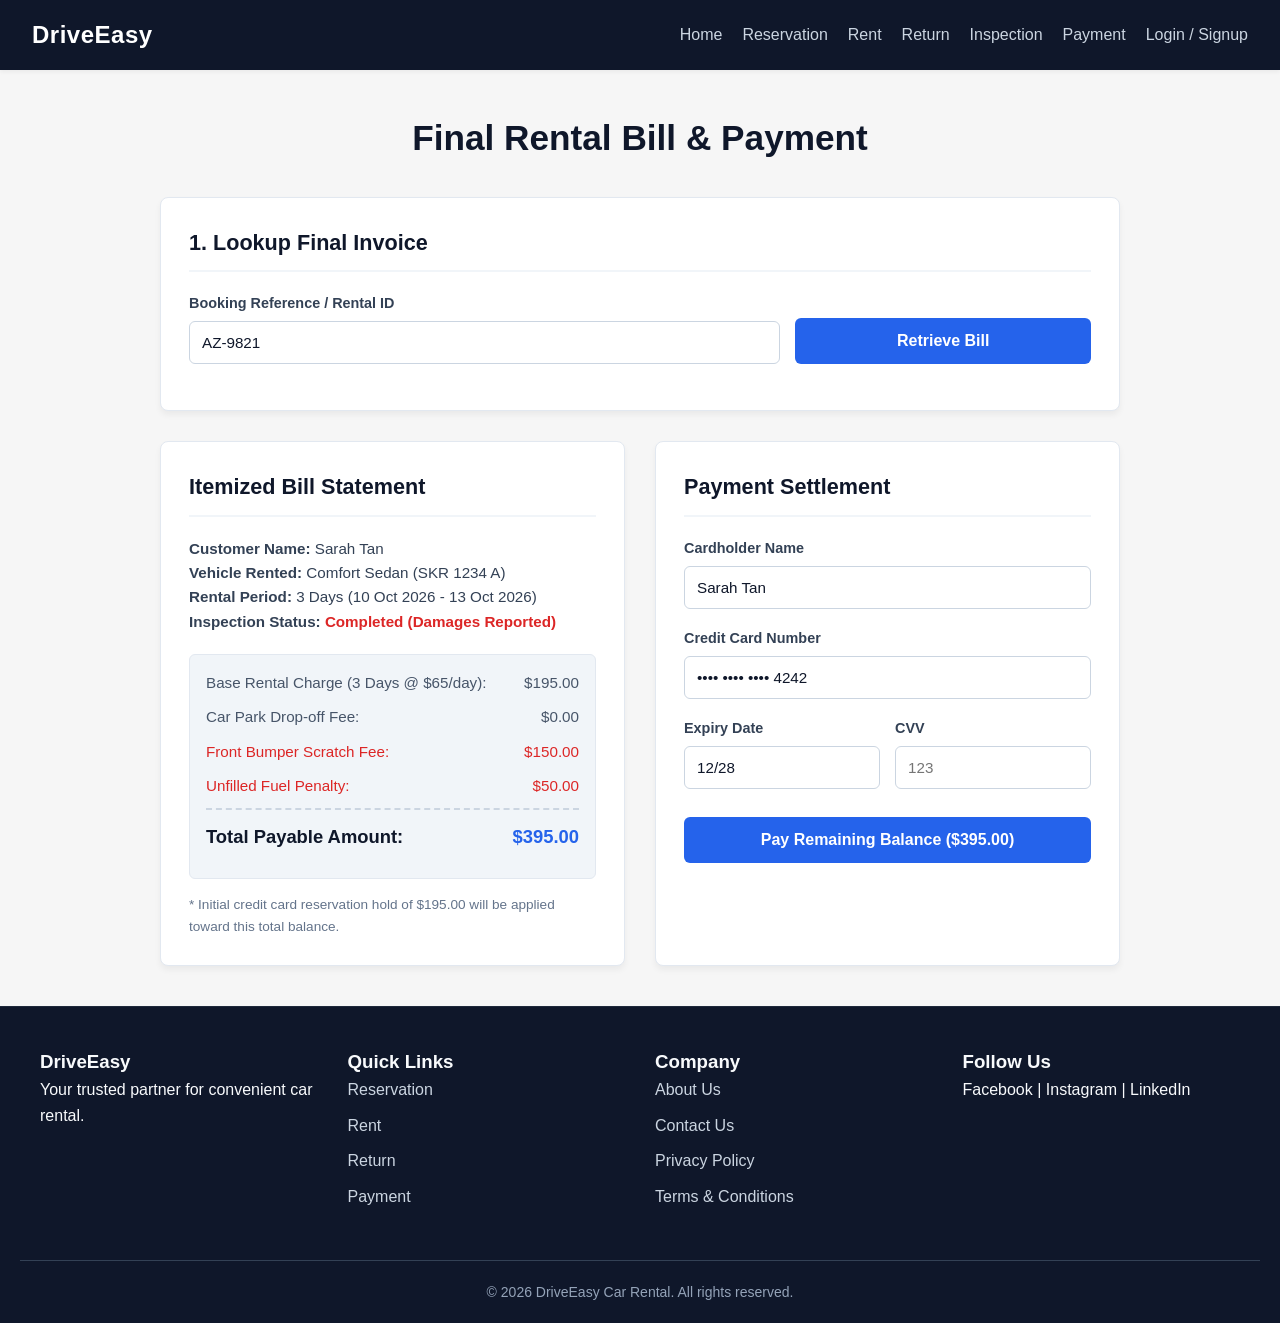
==== billing.html @ fbb83a6d "Add files via upload" ====
<!DOCTYPE html>
<html lang="en">

<head>
    <meta charset="UTF-8">
    <meta name="viewport" content="width=device-width, initial-scale=1.0">
    <title>Final Payment & Billing - DriveEasy Car Rental</title>
    <link rel="stylesheet" href="css/style.css">
    <style>
        @media print {
            header, footer, nav, .submit-btn, .lookup-section {
                display: none !important;
            }
            .card {
                box-shadow: none !important;
                border: 1px solid #000 !important;
            }
            body {
                background: #fff !important;
            }
        }
    </style>
</head>

<body>

    <header>
        <div class="logo">
            DriveEasy
        </div>

        <nav>
            <ul>
                <li><a href="index.html">Home</a></li>
                <li><a href="reservation.html">Reservation</a></li>
                <li><a href="pickup.html">Rent</a></li>
                <li><a href="return.html">Return</a></li>
                <li><a href="inspection.html">Inspection</a></li>
                <li><a href="billing.html" class="active">Payment</a></li>
                <li><a href="login-signup.html">Login / Signup</a></li>
            </ul>
        </nav>
    </header>

    <main class="page-container">
        <h1 class="page-title">Final Rental Bill & Payment</h1>

        <!-- Step 1: Lookup Booking Invoice -->
        <div class="card lookup-section" style="margin-bottom: 30px;">
            <h2>1. Lookup Final Invoice</h2>
            <form id="invoiceLookupForm">
                <div class="form-row">
                    <div class="form-group" style="flex: 2;">
                        <label for="bill-booking-id">Booking Reference / Rental ID</label>
                        <input type="text" id="bill-booking-id" placeholder="e.g. AZ-9821" value="AZ-9821" required>
                    </div>
                    <div class="form-group" style="flex: 1; align-self: flex-end;">
                        <button type="submit" class="submit-btn" style="margin-top: 0;">Retrieve Bill</button>
                    </div>
                </div>
            </form>
        </div>

        <!-- Step 2: Itemized Statement & Payment Process -->
        <div id="billingDetailsSection" class="two-column-grid">

            <!-- Left Column: Itemized Cost Breakdown -->
            <div class="card">
                <h2>Itemized Bill Statement</h2>

                <div style="margin-bottom: 15px; font-size: 0.95rem;">
                    <p><strong>Customer Name:</strong> Sarah Tan</p>
                    <p><strong>Vehicle Rented:</strong> Comfort Sedan (SKR 1234 A)</p>
                    <p><strong>Rental Period:</strong> 3 Days (10 Oct 2026 - 13 Oct 2026)</p>
                    <p><strong>Inspection Status:</strong> <span style="color: #dc2626; font-weight: bold;">Completed (Damages Reported)</span></p>
                </div>

                <div class="price-summary">
                    <div class="price-row">
                        <span>Base Rental Charge (3 Days @ $65/day):</span>
                        <span>$195.00</span>
                    </div>

                    <div class="price-row">
                        <span>Car Park Drop-off Fee:</span>
                        <span>$0.00</span>
                    </div>

                    <div class="price-row" style="color: #dc2626;">
                        <span>Front Bumper Scratch Fee:</span>
                        <span>$150.00</span>
                    </div>

                    <div class="price-row" style="color: #dc2626;">
                        <span>Unfilled Fuel Penalty:</span>
                        <span>$50.00</span>
                    </div>

                    <div class="price-row total">
                        <span>Total Payable Amount:</span>
                        <span>$395.00</span>
                    </div>
                </div>

                <div style="margin-top: 15px; font-size: 0.85rem; color: #64748b;">
                    <p>* Initial credit card reservation hold of $195.00 will be applied toward this total balance.</p>
                </div>
            </div>

            <!-- Right Column: Final Card Settlement -->
            <div class="card">
                <h2>Payment Settlement</h2>

                <form id="finalPaymentForm">
                    <div class="form-group">
                        <label for="pay-card-name">Cardholder Name</label>
                        <input type="text" id="pay-card-name" value="Sarah Tan" required>
                    </div>

                    <div class="form-group">
                        <label for="pay-card-number">Credit Card Number</label>
                        <input type="text" id="pay-card-number" value="•••• •••• •••• 4242" required>
                    </div>

                    <div class="form-row">
                        <div class="form-group">
                            <label for="pay-card-expiry">Expiry Date</label>
                            <input type="text" id="pay-card-expiry" value="12/28" required>
                        </div>
                        <div class="form-group">
                            <label for="pay-card-cvv">CVV</label>
                            <input type="password" id="pay-card-cvv" placeholder="123" required>
                        </div>
                    </div>

                    <button type="submit" class="submit-btn">Pay Remaining Balance ($395.00)</button>

                    <!-- Receipt Alert & Print Trigger -->
                    <div id="paymentSuccessBox" class="alert-box success">
                        <h3>Payment Completed Successfully!</h3>
                        <p>Receipt ID: <strong>REC-2026-9821</strong></p>
                        <p>Thank you for choosing AZoom / DriveEasy Car Rental.</p>
                        <button type="button" class="submit-btn" onclick="window.print()" style="background-color: #0f172a; margin-top: 12px;">Print Official Receipt</button>
                    </div>
                </form>
            </div>

        </div>
    </main>

    <footer>
        <div class="footer-container">
            <div>
                <h3>DriveEasy</h3>
                <p>Your trusted partner for convenient car rental.</p>
            </div>
            <div>
                <h3>Quick Links</h3>
                <ul>
                    <li><a href="reservation.html">Reservation</a></li>
                    <li><a href="pickup.html">Rent</a></li>
                    <li><a href="return.html">Return</a></li>
                    <li><a href="billing.html">Payment</a></li>
                </ul>
            </div>
            <div>
                <h3>Company</h3>
                <ul>
                    <li><a href="#">About Us</a></li>
                    <li><a href="#">Contact Us</a></li>
                    <li><a href="#">Privacy Policy</a></li>
                    <li><a href="#">Terms & Conditions</a></li>
                </ul>
            </div>
            <div>
                <h3>Follow Us</h3>
                <p>Facebook | Instagram | LinkedIn</p>
            </div>
        </div>

        <div class="copyright">
            <p>&copy; 2026 DriveEasy Car Rental. All rights reserved.</p>
        </div>
    </footer>

    <!-- Payment Execution Script -->
    <script>
        document.getElementById('invoiceLookupForm').addEventListener('submit', function (e) {
            e.preventDefault();
            document.getElementById('billingDetailsSection').style.display = 'grid';
        });

        document.getElementById('finalPaymentForm').addEventListener('submit', function (e) {
            e.preventDefault();
            const successBox = document.getElementById('paymentSuccessBox');
            successBox.style.display = 'block';
            successBox.scrollIntoView({ behavior: 'smooth' });
        });
    </script>

</body>
</html>
---- css/style.css ----
/*GLOBAL STYLES*/

* {
    box-sizing: border-box;
    margin: 0;
    padding: 0;
}

body {
    font-family: Arial, Helvetica, sans-serif;
    line-height: 1.6;
    color: #334155;
    background-color: #f6f6f6;
}

a {
    text-decoration: none;
}

img {
    width: 100%;
    display: block;
}


/*HEADER*/

header {
    display: flex;
    justify-content: space-between;
    align-items: center;
    padding: 16px 32px;
    background-color: #0f172a;
    box-shadow: 0 2px 4px rgba(0,0,0,0.05);
}


/*LOGO*/

.logo {
    font-size: 24px;
    font-weight: 700;
    color: #ffffff;
    letter-spacing: 0.5px;
}


/*NAVIGATION*/

nav ul {
    display: flex;
    align-items: center;
    list-style: none;
    gap: 20px;
    margin: 0;
    padding: 0;
}

nav li {
    flex: 1 1 auto;
    text-align: center;
}

nav a {
    text-decoration: none;
    color: #cbd5e1;
    font-weight: 500;
    transition: color 0.2s ease;
}

nav a:hover {
    color: #38bdf8;
}


/*HERO*/

.hero {
    min-height: 500px;
    display: flex;
    align-items: center;
    justify-content: center;
    text-align: center;
    padding: 60px 20px;
    background-image: linear-gradient(rgba(0, 0, 0, 0.4), rgba(0, 0, 0, 0.4)), url('../images/carbackground.jpg');
    background-size: cover;
    background-position: center;
    background-repeat: no-repeat;
}

.hero-content {
    max-width: 600px;
    margin: 0 auto;
}

.hero h1 {
    font-size: 2.5rem;
    font-weight: 700;
    color: #e1e1e1;
    margin-bottom: 16px;
    line-height: 1.2;
}

.hero p {
    font-size: 1.125rem;
    color: #e1e1e1;
    margin-bottom: 24px;
    line-height: 1.6;
}


/*BUTTON*/

.btn {
    display: inline-block;
    padding: 12px 28px;
    background-color: #2563eb;
    color: #ffffff;
    font-size: 1rem;
    font-weight: 600;
    text-decoration: none;
    border: none;
    border-radius: 6px;
    cursor: pointer;
    transition: background-color 0.2s ease, transform 0.1s ease;
}

.btn:hover {
    background-color: #1d4ed8;
    transform: translateY(-2px);
}


/*PROMOTIONS*/

.promotions {
    padding: 60px 20px;
    max-width: 1200px;
    margin: 0 auto;
}

.promotions h2 {
    font-size: 2rem;
    font-weight: 700;
    color: #0f172a;
    text-align: center;
    margin-bottom: 40px;
}

.promotion-container {
    display: flex;
    gap: 20px;
}

.promotion-card {
    flex: 1;
    background-color: #ffffff;
    border: 1px solid #e2e8f0;
    border-radius: 8px;
    padding: 24px;
    box-shadow: 0 4px 6px rgba(0,0,0,0.05);
    display: flex;
    flex-direction: column;
    justify-content: space-between;
    transition: transform 0.2s ease, box-shadow 0.2s ease;
    border-top: 4px solid #0066cc;
}

.promotion-card:hover {
    transform: translateY(-4px);
    box-shadow: 0 8px 12px rgba(0,0,0,0.1);
}

.promotion-card h3 {
    font-size: 1.25rem;
    margin-bottom: 12px;
    color: #0f172a;
}

.promotion-card p {
    color: #475569;
    line-height: 1.5;
    margin-bottom: 20px;
}

/*CARS*/

.cars {
    padding: 60px 20px;
    max-width: 1400px;
    margin: 0 auto;
}

.cars h2 {
    font-size: 2rem;
    font-weight: 700;
    color: #0f172a;
    text-align: center;
    margin-bottom: 40px;
}

.car-grid {
    display: grid;
    grid-template-columns: repeat(auto-fit, minmax(260px, 1fr)); 
    gap: 20px; 
    max-width: 1350px;
    margin: 0 auto;
}

.car-card {
    background-color: #ffffff;
    border: 1px solid #e2e8f0;
    border-radius: 12px;
    overflow: hidden;
    padding: 16px; 
    display: flex;
    flex-direction: column;
    justify-content: space-between;
    text-align: center;
    transition: transform 0.2s ease, box-shadow 0.2s ease;
}

.car-card:hover {
    transform: translateY(-4px);
    box-shadow: 0 12px 24px rgba(0,0,0,0.1);
}

.car-card img {
    width: 100%;
    height: 160px; 
    object-fit: cover;
    border-radius: 8px;
    margin-bottom: 14px; 
}

.car-card h3 {
    font-size: 1.2rem; 
    font-weight: 600;
    color: #0f172a;
    margin-bottom: 8px; 
}

.car-card p {
    font-size: 0.95rem; 
    color: #2563eb;
    font-weight: 600;
    margin-bottom: 12px; 
}


/*TESTIMONIALS*/

.testimonials {
  padding: 60px 20px;
  max-width: 1200px;
  margin: 0 auto;
}

.testimonials h2 {
  font-size: 2rem;
  font-weight: 700;
  color: #0f172a;
  text-align: center;
  margin-bottom: 40px;
}

.testimonial-container {
  display: flex;
  gap: 24px;
  justify-content: space-between;
}

.testimonial {
  flex: 1;
  background-color: #ffffff;
  border: 1px solid #e2e8f0;
  border-radius: 12px;
  padding: 24px;
  box-shadow: 0 4px 6px rgba(0, 0, 0, 0.05);
  display: flex;
  flex-direction: column;
  justify-content: space-between;
  text-align: center;
}

.testimonial p {
  font-style: italic;
  color: #334155;
  margin: 16px 0;
  line-height: 1.6;
  flex-grow: 1;
}

.testimonial img {
  width: 150px;       
  height: 150px;      
  border-radius: 50%; 
  object-fit: cover;  
  display: block;
  margin: 0 auto 12px auto;
}

.testimonial h3,
.testimonial h4 {
  font-size: 1.1rem;
  font-weight: 600;
  color: #0f172a;
  margin-bottom: 4px;
}

.testimonial .stars {
  color: #ffc107; /* Warm Gold for star ratings */
  font-size: 1.1rem;
  letter-spacing: 2px;
  margin-top: auto;
}

/*FOOTER*/

footer {
  background-color: #0f172a;
  color: #f8fafc;
  padding: 40px 20px 20px;
  border-top: 1px solid #1e293b;
}

.footer-container {
  display: grid;
  grid-template-columns: repeat(auto-fit, minmax(200px, 1fr));
  gap: 30px;
  max-width: 1200px;
  margin: 0 auto;
}

footer ul {
  list-style: none;
  padding: 0;
  margin: 0;
}

footer li {
  margin-bottom: 10px;
}

footer a {
  color: #cbd5e1;
  text-decoration: none;
  transition: color 0.2s ease;
}

footer a:hover {
  color: #38bdf8;
}

.copyright {
  text-align: center;
  margin-top: 40px;
  padding-top: 20px;
  border-top: 1px solid #334155;
  font-size: 0.875rem;
  color: #94a3b8;
}


/*RESPONSIVE DESIGN*/

@media (max-width: 768px) {

    /* Stack header contents vertically and center navigation */
    header {
        flex-direction: column;
        gap: 15px;
        padding: 15px;
    }

    header nav ul {
        flex-wrap: wrap;
        justify-content: center;
        gap: 10px 15px;
    }

    /* Stack promotion cards vertically */
    .promotion-container {
        flex-direction: column;
    }

    /* Adjust car grid to show 2 items per row instead of 4 */
    .car-grid {
        grid-template-columns: repeat(2, 1fr);
        gap: 15px;
    }

    /* Stack testimonials vertically */
    .testimonial-container {
        flex-direction: column;
    }

    /* Switch footer from 4 columns to 2 columns */
    .footer-container {
        grid-template-columns: repeat(2, 1fr);
        gap: 20px;
    }
}

/* Extra small mobile screens (e.g., phones below 480px) */
@media (max-width: 480px) {

    /* Stack car cards into a single column */
    .car-grid {
        grid-template-columns: 1fr;
    }

    /* Stack footer columns into a single column */
    .footer-container {
        grid-template-columns: 1fr;
    }

    /* Reduce hero headings for smaller screens */
    .hero h1 {
        font-size: 1.8rem;
    }
}



/* ==========================================================================
   FORM & LAYOUT COMPONENTS (For Login, Reservation, Pickup, Inspection & Billing)
   ========================================================================== */
.page-container {
    max-width: 1000px;
    margin: 40px auto;
    padding: 0 20px;
}

.page-title {
    text-align: center;
    font-size: 2.2rem;
    font-weight: 700;
    color: #0f172a;
    margin-bottom: 30px;
}

.two-column-grid {
    display: grid;
    grid-template-columns: 1fr 1fr;
    gap: 30px;
}

.card {
    background-color: #ffffff;
    border: 1px solid #e2e8f0;
    border-radius: 8px;
    padding: 28px;
    box-shadow: 0 4px 6px rgba(0,0,0,0.05);
}

.card h2 {
    font-size: 1.35rem;
    font-weight: 700;
    color: #0f172a;
    margin-bottom: 20px;
    padding-bottom: 10px;
    border-bottom: 2px solid #f1f5f9;
}

.form-group {
    display: flex;
    flex-direction: column;
    gap: 6px;
    margin-bottom: 18px;
}

.form-group label {
    font-size: 0.9rem;
    font-weight: 600;
    color: #334155;
}

.form-group input,
.form-group select,
.form-group textarea {
    padding: 12px;
    border: 1px solid #cbd5e1;
    border-radius: 6px;
    font-size: 0.95rem;
    font-family: inherit;
    color: #0f172a;
    background-color: #ffffff;
    transition: border-color 0.2s ease;
}

.form-group input:focus,
.form-group select:focus,
.form-group textarea:focus {
    outline: none;
    border-color: #2563eb;
    box-shadow: 0 0 0 3px rgba(37, 99, 235, 0.1);
}

.form-row {
    display: flex;
    gap: 15px;
    width: 100%;
}

.form-row .form-group {
    flex: 1;
    min-width: 0;
}

.form-row input {
    width: 100%;
    box-sizing: border-box;
}

.submit-btn {
    width: 100%;
    padding: 14px;
    background-color: #2563eb;
    color: #ffffff;
    border: none;
    border-radius: 6px;
    font-size: 1rem;
    font-weight: 700;
    cursor: pointer;
    margin-top: 10px;
    transition: background-color 0.2s ease, transform 0.1s ease;
}

.submit-btn:hover {
    background-color: #1d4ed8;
}


/* ===========================================
   AUTHENTICATION / LOGIN PAGE SPECIFIC STYLES
   =========================================== */

.auth-container {
    max-width: 480px;
    margin: 40px auto;
    background: #ffffff;
    border-radius: 8px;
    border: 1px solid #e2e8f0;
    box-shadow: 0 4px 6px rgba(0, 0, 0, 0.05);
    padding: 30px;
}

.auth-tabs {
    display: flex;
    border-bottom: 2px solid #e2e8f0;
    margin-bottom: 25px;
}

.auth-tab-btn {
    flex: 1;
    padding: 12px 8px;
    background: none;
    border: none;
    font-size: 0.95rem;
    font-weight: 600;
    color: #64748b;
    cursor: pointer;
    border-bottom: 3px solid transparent;
    transition: all 0.2s ease;
}

.auth-tab-btn.active {
    color: #2563eb;
    border-bottom-color: #2563eb;
}

.auth-form {
    display: none;
}

.auth-form.active {
    display: flex;
    flex-direction: column;
}

.auth-form h2 {
    font-size: 1.5rem;
    color: #0f172a;
    margin-bottom: 18px;
}

.form-footer {
    margin-top: 20px;
    font-size: 0.875rem;
    color: #64748b;
    text-align: center;
}

.form-footer a {
    color: #2563eb;
    font-weight: 600;
}

.form-footer a:hover {
    text-decoration: underline;
}


/* =====================================
   RESERVATION & BILLING SPECIFIC STYLES
   ===================================== */

.price-summary {
    background: #f1f5f9;
    border-radius: 6px;
    padding: 16px;
    margin-top: 20px;
    border: 1px solid #e2e8f0;
}

.price-row {
    display: flex;
    justify-content: space-between;
    margin-bottom: 10px;
    font-size: 0.95rem;
    color: #475569;
}

.price-row.total {
    border-top: 2px dashed #cbd5e1;
    padding-top: 12px;
    margin-top: 10px;
    font-weight: 700;
    font-size: 1.15rem;
    color: #0f172a;
}

.price-row.total span:last-child {
    color: #2563eb;
}

.alert-box {
    display: none;
    padding: 16px 20px;
    border-radius: 6px;
    margin-top: 20px;
    text-align: center;
    font-size: 0.95rem;
}

.alert-box.success {
    background-color: #dcfce7;
    color: #166534;
    border: 1px solid #bbf7d0;
}

.alert-box.success h3 {
    font-size: 1.1rem;
    margin-bottom: 6px;
}
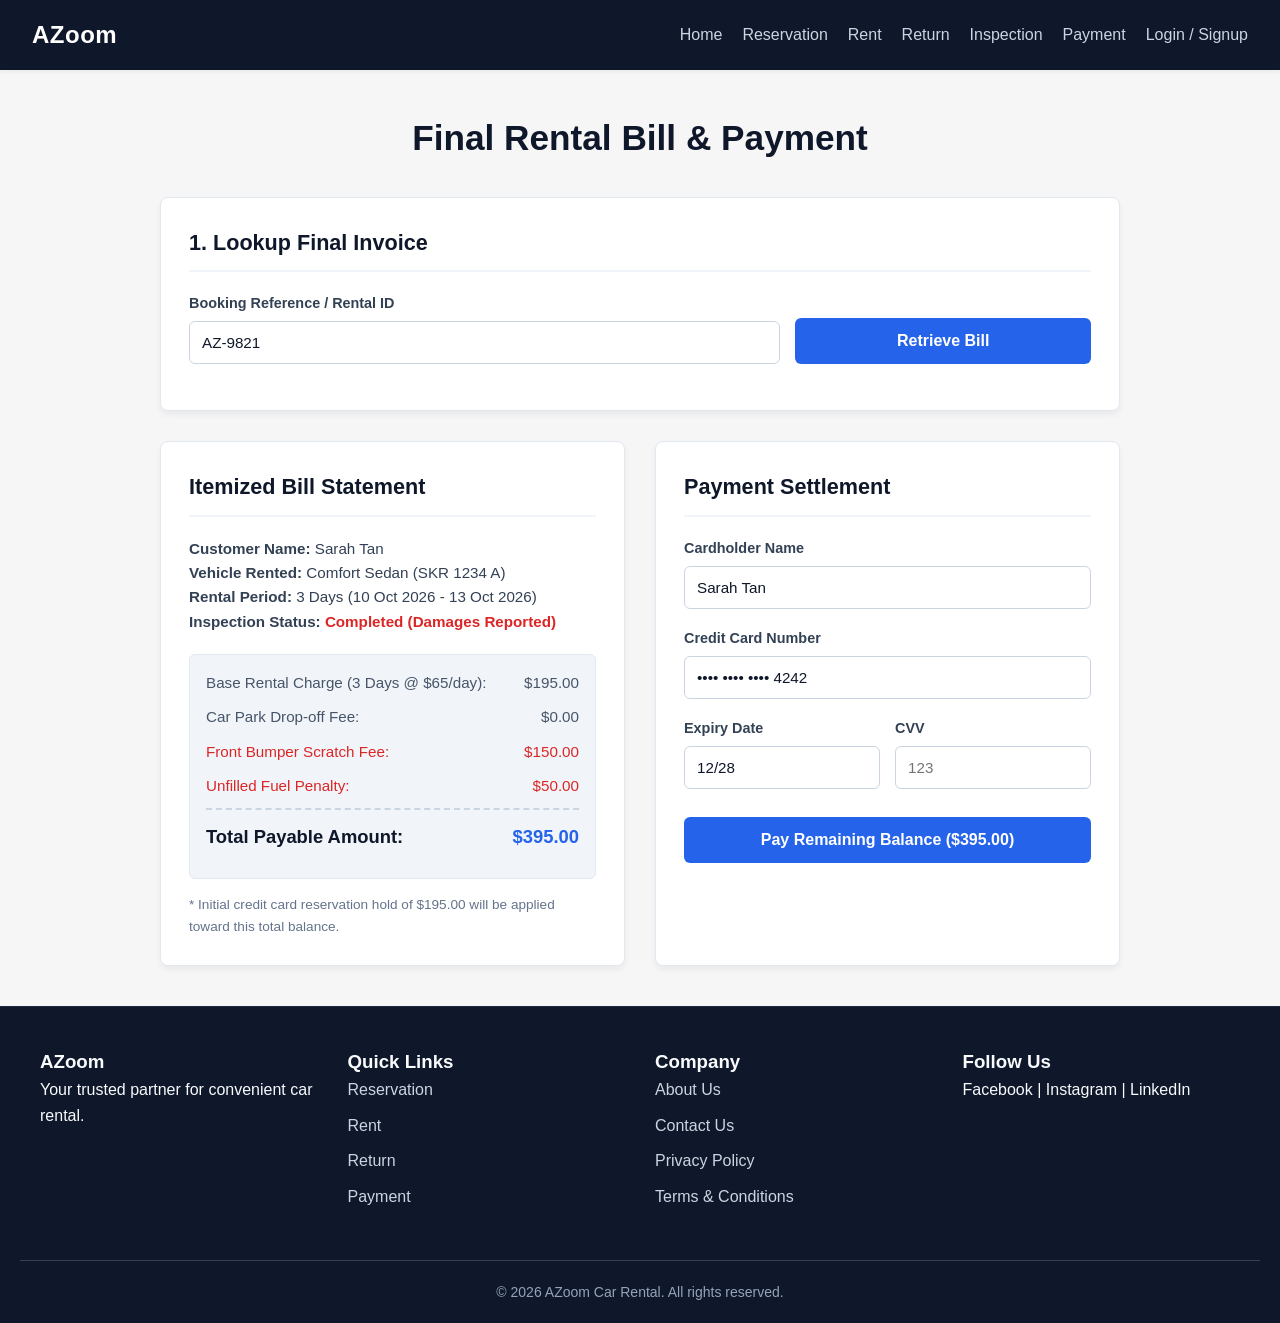
==== commit 956529c2: "Add files via upload" ====
--- a/billing.html
+++ b/billing.html
@@ -4,7 +4,7 @@
 <head>
     <meta charset="UTF-8">
     <meta name="viewport" content="width=device-width, initial-scale=1.0">
-    <title>Final Payment & Billing - DriveEasy Car Rental</title>
+    <title>Final Payment & Billing - AZoom Car Rental</title>
     <link rel="stylesheet" href="css/style.css">
     <style>
         @media print {
@@ -26,7 +26,7 @@
 
     <header>
         <div class="logo">
-            DriveEasy
+            AZoom
         </div>
 
         <nav>
@@ -139,7 +139,7 @@
                     <div id="paymentSuccessBox" class="alert-box success">
                         <h3>Payment Completed Successfully!</h3>
                         <p>Receipt ID: <strong>REC-2026-9821</strong></p>
-                        <p>Thank you for choosing AZoom / DriveEasy Car Rental.</p>
+                        <p>Thank you for choosing AZoom / AZoom Car Rental.</p>
                         <button type="button" class="submit-btn" onclick="window.print()" style="background-color: #0f172a; margin-top: 12px;">Print Official Receipt</button>
                     </div>
                 </form>
@@ -151,7 +151,7 @@
     <footer>
         <div class="footer-container">
             <div>
-                <h3>DriveEasy</h3>
+                <h3>AZoom</h3>
                 <p>Your trusted partner for convenient car rental.</p>
             </div>
             <div>
@@ -179,7 +179,7 @@
         </div>
 
         <div class="copyright">
-            <p>&copy; 2026 DriveEasy Car Rental. All rights reserved.</p>
+            <p>&copy; 2026 AZoom Car Rental. All rights reserved.</p>
         </div>
     </footer>
 
